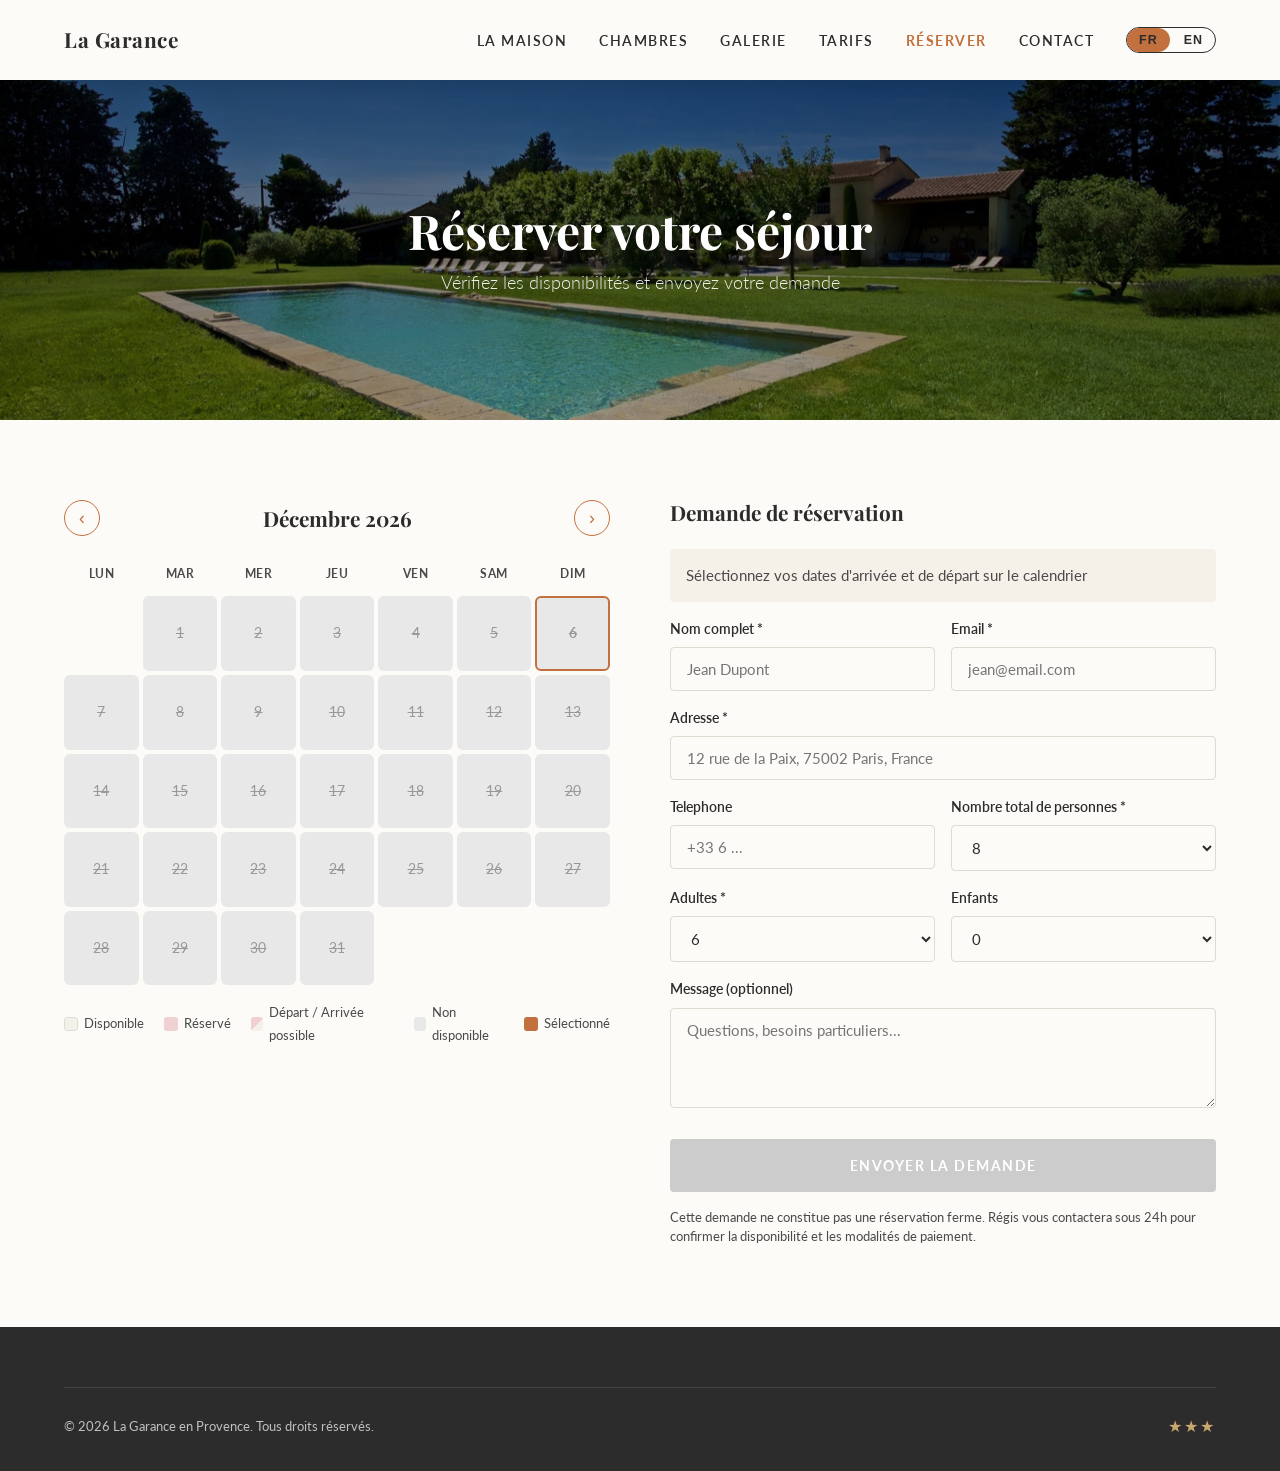
==== booking.html @ 9e5413a7 "Refonte photos et section chambres - Remplace toutes les photos par 37 nouvelles photos optimisees (" ====
<!DOCTYPE html>
<html lang="fr">
<head>
  <meta charset="UTF-8">
  <meta name="viewport" content="width=device-width, initial-scale=1.0">
  <title>Réserver — La Garance en Provence</title>
  <meta name="description" content="Réservez votre séjour à La Garance en Provence. Vérifiez les disponibilités et envoyez votre demande de réservation. 6 chambres, piscine, Le Thor, Vaucluse.">
  <link rel="canonical" href="https://www.garance-provence.com/booking.html">
  <meta property="og:title" content="Réserver — La Garance en Provence">
  <meta property="og:description" content="Vérifiez les disponibilités et réservez votre séjour en Provence. 6 chambres, piscine à débordement, entre Avignon et le Luberon.">
  <meta property="og:type" content="website">
  <meta property="og:url" content="https://www.garance-provence.com/booking.html">
  <meta property="og:image" content="https://www.garance-provence.com/images/vue-exterieure-maison.jpg">
  <meta name="twitter:card" content="summary_large_image">
  <meta name="twitter:title" content="Réserver — La Garance en Provence">
  <meta name="twitter:image" content="https://www.garance-provence.com/images/vue-exterieure-maison.jpg">

  <!-- Fonts -->
  <link rel="preconnect" href="https://fonts.googleapis.com">
  <link rel="preconnect" href="https://fonts.gstatic.com" crossorigin>
  <link href="https://fonts.googleapis.com/css2?family=Playfair+Display:ital,wght@0,400;0,700;1,400&family=Lato:wght@300;400;700&display=swap" rel="stylesheet">

  <link rel="icon" href="data:image/svg+xml,<svg xmlns='http://www.w3.org/2000/svg' viewBox='0 0 100 100'><text y='.9em' font-size='90'>🏡</text></svg>">

  <link rel="stylesheet" href="styles.css">
  <style>
    /* ---- Booking page overrides ---- */
    .booking-hero {
      background: linear-gradient(to bottom, rgba(0,0,0,0.45), rgba(0,0,0,0.25)),
                  url('images/piscine-1.jpg') center/cover no-repeat;
      height: 340px;
      display: flex;
      align-items: center;
      justify-content: center;
      text-align: center;
      color: #fff;
      margin-top: var(--header-h);
    }
    .booking-hero h1 { font-size: clamp(2rem, 4vw, 3rem); margin-bottom: 8px; }
    .booking-hero p { font-size: 1.1rem; font-weight: 300; opacity: 0.9; }

    .booking-section { padding: 80px 0; }
    .booking-grid {
      display: grid;
      grid-template-columns: 1fr 1fr;
      gap: 60px;
      align-items: start;
    }

    /* Calendar */
    .cal-header {
      display: flex;
      align-items: center;
      justify-content: space-between;
      margin-bottom: 20px;
    }
    .cal-header h3 {
      font-family: var(--font-serif);
      font-size: 1.3rem;
      min-width: 200px;
      text-align: center;
    }
    .cal-nav {
      background: none;
      border: 1.5px solid var(--terracotta);
      color: var(--terracotta);
      width: 36px;
      height: 36px;
      border-radius: 50%;
      cursor: pointer;
      font-size: 1.1rem;
      display: flex;
      align-items: center;
      justify-content: center;
      transition: all var(--transition);
    }
    .cal-nav:hover { background: var(--terracotta); color: #fff; }

    .cal-grid {
      display: grid;
      grid-template-columns: repeat(7, 1fr);
      gap: 4px;
      text-align: center;
    }
    .cal-day-label {
      font-size: 0.75rem;
      font-weight: 700;
      color: var(--charcoal-lt);
      text-transform: uppercase;
      letter-spacing: 0.5px;
      padding: 8px 0;
    }
    .cal-day {
      aspect-ratio: 1;
      display: flex;
      align-items: center;
      justify-content: center;
      font-size: 0.9rem;
      border-radius: 6px;
      cursor: pointer;
      transition: all 0.2s;
      position: relative;
    }
    .cal-day:hover:not(.booked):not(.unavailable):not(.empty):not(.past) {
      background: var(--cream);
    }
    .cal-day.empty { cursor: default; }
    .cal-day.past { color: #ccc; cursor: default; }
    .cal-day.booked {
      background: #f0d0d0;
      color: #a04040;
      cursor: not-allowed;
      font-weight: 600;
    }
    .cal-day.unavailable {
      background: #e8e8e8;
      color: #999;
      cursor: not-allowed;
      text-decoration: line-through;
    }
    .cal-day.checkout {
      background: linear-gradient(135deg, #f0d0d0 50%, var(--cream) 50%);
      color: #666;
      cursor: pointer;
      font-weight: 600;
    }
    .cal-day.selected {
      background: var(--terracotta);
      color: #fff;
      font-weight: 700;
    }
    .cal-day.in-range {
      background: var(--terracotta-lt);
      color: #fff;
    }
    .cal-day.today {
      border: 2px solid var(--terracotta);
      font-weight: 700;
    }

    .cal-legend {
      display: flex;
      gap: 20px;
      margin-top: 16px;
      font-size: 0.82rem;
      color: var(--charcoal-lt);
    }
    .cal-legend span { display: flex; align-items: center; gap: 6px; }
    .cal-legend-dot {
      width: 14px;
      height: 14px;
      border-radius: 3px;
      display: inline-block;
    }
    .cal-legend-dot.avail { background: var(--cream); border: 1px solid #ddd; }
    .cal-legend-dot.booked { background: #f0d0d0; }
    .cal-legend-dot.unavail { background: #e8e8e8; }
    .cal-legend-dot.checkout { background: linear-gradient(135deg, #f0d0d0 50%, var(--cream) 50%); }
    .cal-legend-dot.selected { background: var(--terracotta); }

    /* Price summary */
    .price-summary {
      background: var(--cream);
      border-radius: 8px;
      padding: 24px;
      margin-top: 24px;
    }
    .price-summary h4 {
      font-family: var(--font-serif);
      margin-bottom: 16px;
      font-size: 1.1rem;
    }
    .price-line {
      display: flex;
      justify-content: space-between;
      padding: 6px 0;
      font-size: 0.92rem;
      color: var(--charcoal-lt);
    }
    .price-line.total {
      border-top: 2px solid var(--terracotta-lt);
      margin-top: 8px;
      padding-top: 12px;
      font-weight: 700;
      font-size: 1.1rem;
      color: var(--charcoal);
    }

    /* Booking form */
    .booking-form-section { margin-top: 0; }
    .booking-form-section h3 {
      font-family: var(--font-serif);
      font-size: 1.3rem;
      margin-bottom: 24px;
    }

    .booking-form label {
      display: block;
      font-size: 0.85rem;
      font-weight: 600;
      margin-bottom: 6px;
      color: var(--charcoal);
    }
    .booking-form input,
    .booking-form select,
    .booking-form textarea {
      width: 100%;
      padding: 12px 16px;
      border: 1.5px solid #e0d9cf;
      border-radius: 4px;
      font-family: var(--font-sans);
      font-size: 0.95rem;
      color: var(--charcoal);
      background: var(--warm-white);
      margin-bottom: 16px;
      transition: border-color var(--transition);
    }
    .booking-form input:focus,
    .booking-form select:focus,
    .booking-form textarea:focus {
      outline: none;
      border-color: var(--terracotta);
    }
    .booking-form textarea { resize: vertical; min-height: 100px; }

    .form-row-2 {
      display: grid;
      grid-template-columns: 1fr 1fr;
      gap: 16px;
    }

    .date-display {
      background: var(--cream);
      padding: 14px 16px;
      border-radius: 4px;
      font-size: 0.92rem;
      margin-bottom: 16px;
      color: var(--charcoal-lt);
      min-height: 48px;
    }
    .date-display strong { color: var(--charcoal); }

    .btn-book {
      display: block;
      width: 100%;
      padding: 16px;
      background: var(--terracotta);
      color: #fff;
      border: 2px solid var(--terracotta);
      font-family: var(--font-sans);
      font-size: 0.9rem;
      font-weight: 700;
      letter-spacing: 1.5px;
      text-transform: uppercase;
      cursor: pointer;
      border-radius: 4px;
      transition: all var(--transition);
      margin-top: 8px;
    }
    .btn-book:hover { background: var(--terracotta-dk); border-color: var(--terracotta-dk); }
    .btn-book:disabled {
      background: #ccc;
      border-color: #ccc;
      cursor: not-allowed;
    }

    .booking-success {
      background: #e8f5e9;
      border: 1px solid #a5d6a7;
      border-radius: 8px;
      padding: 24px;
      text-align: center;
      display: none;
    }
    .booking-success h3 { color: #2e7d32; margin-bottom: 8px; }
    .booking-success p { color: #4a4a4a; }
    .booking-success .booking-ref { font-size: 1.3rem; font-weight: 700; color: var(--terracotta); margin: 12px 0; }

    .booking-note {
      font-size: 0.82rem;
      color: var(--charcoal-lt);
      margin-top: 16px;
      line-height: 1.5;
    }

    @media (max-width: 768px) {
      .booking-grid { grid-template-columns: 1fr; gap: 40px; }
      .booking-hero { height: 260px; }
      .form-row-2 { grid-template-columns: 1fr; }
    }
  </style>
</head>
<body>

  <!-- HEADER (same as main site) -->
  <header class="site-header scrolled">
    <nav class="nav-inner">
      <a href="/" class="nav-logo" style="color:var(--charcoal)">La Garance</a>
      <ul class="nav-links">
        <li><a href="/#about" style="color:var(--charcoal)" data-i18n="nav_about">La Maison</a></li>
        <li><a href="/#rooms" style="color:var(--charcoal)" data-i18n="nav_rooms">Chambres</a></li>
        <li><a href="/#gallery" style="color:var(--charcoal)" data-i18n="nav_gallery">Galerie</a></li>
        <li><a href="/#pricing" style="color:var(--charcoal)" data-i18n="nav_pricing">Tarifs</a></li>
        <li><a href="/booking" style="color:var(--terracotta);font-weight:700" data-i18n="nav_booking">Réserver</a></li>
        <li><a href="/#contact" style="color:var(--charcoal)" data-i18n="nav_contact">Contact</a></li>
        <li>
          <div class="lang-toggle" style="border-color:var(--charcoal)">
            <button class="lang-btn active" data-lang="fr" style="color:var(--charcoal)">FR</button>
            <button class="lang-btn" data-lang="en" style="color:var(--charcoal)">EN</button>
          </div>
        </li>
      </ul>
      <button class="nav-hamburger" aria-label="Menu">
        <span style="background:var(--charcoal)"></span>
        <span style="background:var(--charcoal)"></span>
        <span style="background:var(--charcoal)"></span>
      </button>
    </nav>
  </header>

  <!-- HERO -->
  <div class="booking-hero">
    <div>
      <h1 data-i18n="bk_title">Réserver votre séjour</h1>
      <p data-i18n="bk_subtitle">Vérifiez les disponibilités et envoyez votre demande</p>
    </div>
  </div>

  <!-- MAIN CONTENT -->
  <section class="booking-section">
    <div class="container">
      <div class="booking-grid">

        <!-- LEFT: Calendar + Price -->
        <div>
          <div id="calendar-widget">
            <div class="cal-header">
              <button class="cal-nav" id="cal-prev">&#8249;</button>
              <h3 id="cal-title"></h3>
              <button class="cal-nav" id="cal-next">&#8250;</button>
            </div>
            <div class="cal-grid" id="cal-grid"></div>
            <div class="cal-legend">
              <span><span class="cal-legend-dot avail"></span> <span data-i18n="bk_available">Disponible</span></span>
              <span><span class="cal-legend-dot booked"></span> <span data-i18n="bk_booked">Réservé</span></span>
              <span><span class="cal-legend-dot checkout"></span> <span data-i18n="bk_checkout_avail">Départ / Arrivée possible</span></span>
              <span><span class="cal-legend-dot unavail"></span> <span data-i18n="bk_unavailable">Non disponible</span></span>
              <span><span class="cal-legend-dot selected"></span> <span data-i18n="bk_selected">Sélectionné</span></span>
            </div>
          </div>

          <div class="price-summary" id="price-summary" style="display:none">
            <h4 data-i18n="bk_estimate">Estimation tarifaire</h4>
            <div class="price-line">
              <span data-i18n="bk_accom">Hébergement</span>
              <span id="price-accom">—</span>
            </div>
            <div class="price-line">
              <span data-i18n="bk_cleaning">Ménage</span>
              <span id="price-cleaning">250 €</span>
            </div>
            <div class="price-line">
              <span data-i18n="bk_taxe">Taxe de séjour</span>
              <span id="price-taxe">—</span>
            </div>
            <div class="price-line total">
              <span>Total</span>
              <span id="price-total">—</span>
            </div>
          </div>
        </div>

        <!-- RIGHT: Form -->
        <div class="booking-form-section">
          <h3 data-i18n="bk_form_title">Demande de réservation</h3>

          <div class="date-display" id="date-display">
            <span data-i18n="bk_select_dates">Sélectionnez vos dates d'arrivée et de départ sur le calendrier</span>
          </div>

          <form class="booking-form" id="booking-form">
            <div class="form-row-2">
              <div>
                <label data-i18n="bk_name">Nom complet *</label>
                <input type="text" name="guest_name" required placeholder="Jean Dupont">
              </div>
              <div>
                <label data-i18n="bk_email">Email *</label>
                <input type="email" name="guest_email" required placeholder="jean@email.com">
              </div>
            </div>

            <label data-i18n="bk_address">Adresse *</label>
            <input type="text" name="guest_address" required data-i18n="bk_ph_address" placeholder="12 rue de la Paix, 75002 Paris, France">

            <div class="form-row-2">
              <div>
                <label data-i18n="bk_phone">Téléphone</label>
                <input type="tel" name="guest_phone" placeholder="+33 6 ...">
              </div>
              <div>
                <label data-i18n="bk_guests">Nombre total de personnes *</label>
                <select name="num_guests" required>
                  <option value="2">2</option>
                  <option value="4">4</option>
                  <option value="6">6</option>
                  <option value="8" selected>8</option>
                  <option value="10">10</option>
                  <option value="12">12</option>
                </select>
              </div>
            </div>

            <div class="form-row-2">
              <div>
                <label data-i18n="bk_adults">Adultes *</label>
                <select name="num_adults" required>
                  <option value="2">2</option>
                  <option value="4">4</option>
                  <option value="6" selected>6</option>
                  <option value="8">8</option>
                  <option value="10">10</option>
                  <option value="12">12</option>
                </select>
              </div>
              <div>
                <label data-i18n="bk_children">Enfants</label>
                <select name="num_children">
                  <option value="0" selected>0</option>
                  <option value="1">1</option>
                  <option value="2">2</option>
                  <option value="3">3</option>
                  <option value="4">4</option>
                  <option value="5">5</option>
                  <option value="6">6</option>
                </select>
              </div>
            </div>

            <label data-i18n="bk_message">Message (optionnel)</label>
            <textarea name="message" rows="4" data-i18n="bk_ph_message" placeholder="Questions, besoins particuliers..."></textarea>

            <button type="submit" class="btn-book" id="btn-book" disabled data-i18n="bk_submit">Envoyer la demande</button>

            <p class="booking-note" data-i18n="bk_note">
              Cette demande ne constitue pas une réservation ferme. Régis vous contactera sous 24h pour confirmer la disponibilité et les modalités de paiement.
            </p>
          </form>

          <div class="booking-success" id="booking-success">
            <h3 data-i18n="bk_success_title">Demande envoyée !</h3>
            <p data-i18n="bk_success_p1">Votre demande a bien été enregistrée.</p>
            <div class="booking-ref" id="booking-ref"></div>
            <p data-i18n="bk_success_p2">Régis vous contactera sous 24h pour confirmer votre réservation.</p>
          </div>
        </div>

      </div>
    </div>
  </section>

  <!-- FOOTER -->
  <footer class="site-footer">
    <div class="container">
      <div class="footer-bottom">
        <span data-i18n="footer_copy">© 2026 La Garance en Provence. Tous droits réservés.</span>
        <span class="footer-stars">★★★</span>
      </div>
    </div>
  </footer>

  <script>
  (function() {
    'use strict';

    // ---- Config (STATIC MODE — no backend needed) ----
    // Blocked date ranges: update this list when bookings change
    // Booked = reserved by guests (to = checkout day, available for new check-in)
    const BOOKED_RANGES = [
      { from: '2026-06-27', to: '2026-07-04' },  // Carter
      { from: '2026-07-18', to: '2026-07-25' },  // Jault
      { from: '2026-07-25', to: '2026-09-05' },  // De Graaf
    ];
    // Checkout days = half-day (departure morning, available for check-in evening)
    // Days where a transition happens: available as check-in OR check-out
    const CHECKOUT_DATES = new Set(['2026-07-04', '2026-07-18']);
    // Unavailable = property not available (not rented out)
    const UNAVAILABLE_RANGES = [
      { from: '2026-01-01', to: '2026-06-27' },  // Hors saison
      { from: '2026-09-05', to: '2026-12-31' },  // Hors saison
    ];

    // Weekly rates by month
    const WEEKLY_RATES = {
      1: 6500, 2: 6500, 3: 6500, 4: 6500, 5: 6500,
      6: 7150, 7: 7650, 8: 7650, 9: 7150,
      10: 6500, 11: 6500, 12: 6500,
    };

    // Contact email for form submissions
    const CONTACT_EMAIL = atob('Y29udGFjdEBnYXJhbmNlLXByb3ZlbmNlLmNvbQ==');

    const MONTH_NAMES = {
      fr: ['Janvier','Février','Mars','Avril','Mai','Juin','Juillet','Août','Septembre','Octobre','Novembre','Décembre'],
      en: ['January','February','March','April','May','June','July','August','September','October','November','December'],
    };
    const DAY_LABELS = {
      fr: ['Lun','Mar','Mer','Jeu','Ven','Sam','Dim'],
      en: ['Mon','Tue','Wed','Thu','Fri','Sat','Sun'],
    };

    // ---- Translations ----
    const T = {
      fr: {
        nav_about: 'La Maison', nav_rooms: 'Chambres', nav_gallery: 'Galerie',
        nav_pricing: 'Tarifs', nav_booking: 'Réserver', nav_contact: 'Contact',
        bk_title: 'Réserver votre séjour',
        bk_subtitle: 'Vérifiez les disponibilités et envoyez votre demande',
        bk_available: 'Disponible', bk_booked: 'Réservé', bk_unavailable: 'Non disponible', bk_selected: 'Sélectionné',
        bk_estimate: 'Estimation tarifaire',
        bk_accom: 'Hébergement', bk_cleaning: 'Ménage', bk_taxe: 'Taxe de séjour',
        bk_form_title: 'Demande de réservation',
        bk_select_dates: "Sélectionnez vos dates d'arrivée et de départ sur le calendrier",
        bk_name: 'Nom complet *', bk_email: 'Email *', bk_address: 'Adresse *', bk_ph_address: '12 rue de la Paix, 75002 Paris, France', bk_phone: 'Telephone',
        bk_guests: 'Nombre total de personnes *', bk_adults: 'Adultes *', bk_children: 'Enfants',
        bk_message: 'Message (optionnel)',
        bk_ph_message: 'Questions, besoins particuliers...',
        bk_submit: 'Envoyer la demande',
        bk_note: "Cette demande ne constitue pas une réservation ferme. Régis vous contactera sous 24h pour confirmer la disponibilité et les modalités de paiement.",
        bk_success_title: 'Demande envoyée !',
        bk_success_p1: 'Votre demande a bien été enregistrée.',
        bk_success_p2: 'Régis vous contactera sous 24h pour confirmer votre réservation.',
        bk_checkin: 'Arrivée', bk_checkout: 'Départ', bk_nights: 'nuits',
        bk_err_booked: 'Certaines dates sélectionnées sont déjà réservées.',
        bk_err_server: 'Erreur serveur. Veuillez réessayer.',
        footer_copy: '© 2026 La Garance en Provence. Tous droits réservés.',
      },
      en: {
        nav_about: 'The House', nav_rooms: 'Rooms', nav_gallery: 'Gallery',
        nav_pricing: 'Rates', nav_booking: 'Book', nav_contact: 'Contact',
        bk_title: 'Book your stay',
        bk_subtitle: 'Check availability and send your request',
        bk_available: 'Available', bk_booked: 'Booked', bk_unavailable: 'Unavailable', bk_selected: 'Selected',
        bk_estimate: 'Price estimate',
        bk_accom: 'Accommodation', bk_cleaning: 'Cleaning', bk_taxe: 'Tourist tax',
        bk_form_title: 'Booking request',
        bk_select_dates: 'Select your check-in and check-out dates on the calendar',
        bk_name: 'Full name *', bk_email: 'Email *', bk_address: 'Address *', bk_ph_address: '12 Peace Street, 75002 Paris, France', bk_phone: 'Phone',
        bk_guests: 'Total guests *', bk_adults: 'Adults *', bk_children: 'Children',
        bk_message: 'Message (optional)',
        bk_ph_message: 'Questions, special requirements...',
        bk_submit: 'Send request',
        bk_note: "This request is not a confirmed booking. Régis will contact you within 24 hours to confirm availability and payment details.",
        bk_success_title: 'Request sent!',
        bk_success_p1: 'Your request has been recorded.',
        bk_success_p2: 'Régis will contact you within 24 hours to confirm your booking.',
        bk_checkin: 'Check-in', bk_checkout: 'Check-out', bk_nights: 'nights',
        bk_err_booked: 'Some selected dates are already booked.',
        bk_err_server: 'Server error. Please try again.',
        footer_copy: '© 2026 La Garance en Provence. All rights reserved.',
      },
    };

    let lang = localStorage.getItem('garance-lang') || 'fr';
    let currentYear, currentMonth;
    let bookedDates = new Set();
    let unavailableDates = new Set();
    let checkIn = null, checkOut = null;
    let weeklyRate = 3000;

    const today = new Date();
    currentYear = today.getFullYear();
    currentMonth = today.getMonth() + 1;

    // ---- Init ----
    document.addEventListener('DOMContentLoaded', () => {
      setupLang();
      renderCalendar();
      setupForm();
      setupMobileMenu();
    });

    // ---- Language ----
    function setupLang() {
      document.querySelectorAll('.lang-btn').forEach(btn => {
        btn.addEventListener('click', () => {
          lang = btn.dataset.lang;
          localStorage.setItem('garance-lang', lang);
          applyTranslations();
          updateLangBtns();
          renderCalendar();
        });
      });
      applyTranslations();
      updateLangBtns();
    }

    function updateLangBtns() {
      document.querySelectorAll('.lang-btn').forEach(b =>
        b.classList.toggle('active', b.dataset.lang === lang));
    }

    function applyTranslations() {
      const t = T[lang];
      document.querySelectorAll('[data-i18n]').forEach(el => {
        const k = el.getAttribute('data-i18n');
        if (t[k] !== undefined) {
          if (el.tagName === 'INPUT' || el.tagName === 'TEXTAREA') el.placeholder = t[k];
          else el.innerHTML = t[k];
        }
      });
      document.documentElement.lang = lang;
    }

    // ---- Calendar ----
    function renderCalendar() {
      const grid = document.getElementById('cal-grid');
      const title = document.getElementById('cal-title');
      title.textContent = `${MONTH_NAMES[lang][currentMonth - 1]} ${currentYear}`;

      // Build booked & unavailable dates from static ranges
      bookedDates = new Set();
      unavailableDates = new Set();
      weeklyRate = WEEKLY_RATES[currentMonth] || 6500;
      const daysInMonth = new Date(currentYear, currentMonth, 0).getDate();
      const monthStart = `${currentYear}-${String(currentMonth).padStart(2,'0')}-01`;
      const monthEnd = `${currentYear}-${String(currentMonth).padStart(2,'0')}-${String(daysInMonth).padStart(2,'0')}`;

      function fillDates(ranges, targetSet) {
        ranges.forEach(range => {
          if (range.to < monthStart || range.from > monthEnd) return;
          const start = new Date(Math.max(new Date(range.from), new Date(monthStart)));
          const end = new Date(Math.min(new Date(range.to), new Date(monthEnd)));
          for (let d = new Date(start); d <= end; d.setDate(d.getDate() + 1)) {
            targetSet.add(d.toISOString().slice(0, 10));
          }
        });
      }
      fillDates(BOOKED_RANGES, bookedDates);
      fillDates(UNAVAILABLE_RANGES, unavailableDates);
      // Remove checkout days from booked — they are available for check-in
      CHECKOUT_DATES.forEach(d => bookedDates.delete(d));

      // Build grid
      grid.innerHTML = '';

      // Day labels
      DAY_LABELS[lang].forEach(d => {
        const el = document.createElement('div');
        el.className = 'cal-day-label';
        el.textContent = d;
        grid.appendChild(el);
      });

      // First day of month (Monday=0)
      const firstDay = new Date(currentYear, currentMonth - 1, 1).getDay();
      const startOffset = (firstDay + 6) % 7; // Mon=0

      // Empty cells
      for (let i = 0; i < startOffset; i++) {
        const el = document.createElement('div');
        el.className = 'cal-day empty';
        grid.appendChild(el);
      }

      const todayStr = `${today.getFullYear()}-${String(today.getMonth()+1).padStart(2,'0')}-${String(today.getDate()).padStart(2,'0')}`;

      for (let d = 1; d <= daysInMonth; d++) {
        const dateStr = `${currentYear}-${String(currentMonth).padStart(2,'0')}-${String(d).padStart(2,'0')}`;
        const el = document.createElement('div');
        el.className = 'cal-day';
        el.textContent = d;
        el.dataset.date = dateStr;

        if (dateStr === todayStr) el.classList.add('today');
        if (dateStr < todayStr) el.classList.add('past');
        if (CHECKOUT_DATES.has(dateStr)) {
          el.classList.add('checkout');
        } else if (bookedDates.has(dateStr)) {
          el.classList.add('booked');
        }
        if (unavailableDates.has(dateStr) && !bookedDates.has(dateStr)) el.classList.add('unavailable');

        // Selection state
        if (checkIn === dateStr) el.classList.add('selected');
        if (checkOut === dateStr) el.classList.add('selected');
        if (checkIn && checkOut && dateStr > checkIn && dateStr < checkOut) el.classList.add('in-range');

        el.addEventListener('click', () => onDayClick(dateStr, el));
        grid.appendChild(el);
      }
    }

    function onDayClick(dateStr) {
      const el = document.querySelector(`[data-date="${dateStr}"]`);
      if (!el || el.classList.contains('past') || el.classList.contains('booked') || el.classList.contains('unavailable') || el.classList.contains('empty')) return;

      if (!checkIn || (checkIn && checkOut)) {
        // Start new selection
        checkIn = dateStr;
        checkOut = null;
      } else {
        // Set checkout
        if (dateStr <= checkIn) {
          checkIn = dateStr;
          checkOut = null;
        } else {
          // Check no booked dates in range
          let blocked = false;
          bookedDates.forEach(bd => {
            if (bd > checkIn && bd < dateStr) blocked = true;
          });
          if (blocked) {
            alert(T[lang].bk_err_booked);
            return;
          }
          checkOut = dateStr;
        }
      }

      updateSelection();
      renderCalendar();
    }

    function updateSelection() {
      const display = document.getElementById('date-display');
      const btn = document.getElementById('btn-book');
      const summary = document.getElementById('price-summary');

      if (checkIn && checkOut) {
        const ciDate = new Date(checkIn);
        const coDate = new Date(checkOut);
        const nights = Math.round((coDate - ciDate) / 86400000);
        const t = T[lang];

        const fmt = d => d.toLocaleDateString(lang === 'fr' ? 'fr-FR' : 'en-GB', { day: 'numeric', month: 'long', year: 'numeric' });
        display.innerHTML = `<strong>${t.bk_checkin}:</strong> ${fmt(ciDate)} &nbsp;→&nbsp; <strong>${t.bk_checkout}:</strong> ${fmt(coDate)} &nbsp;(${nights} ${t.bk_nights})`;

        // Price calc
        const weeks = nights / 7;
        const accom = weeklyRate * weeks;
        const cleaning = 250 * weeks;
        const adults = parseInt(document.querySelector('[name="num_adults"]').value) || 6;
        const taxe = adults * nights * 1.86;
        const total = accom + cleaning + taxe;

        document.getElementById('price-accom').textContent = `${Math.round(accom).toLocaleString()} €`;
        document.getElementById('price-cleaning').textContent = `${Math.round(cleaning).toLocaleString()} €`;
        document.getElementById('price-taxe').textContent = `${Math.round(taxe)} €`;
        document.getElementById('price-total').textContent = `${Math.round(total).toLocaleString()} €`;

        summary.style.display = 'block';
        btn.disabled = false;
      } else if (checkIn) {
        const ciDate = new Date(checkIn);
        const fmt = d => d.toLocaleDateString(lang === 'fr' ? 'fr-FR' : 'en-GB', { day: 'numeric', month: 'long', year: 'numeric' });
        display.innerHTML = `<strong>${T[lang].bk_checkin}:</strong> ${fmt(ciDate)} → <em>${lang === 'fr' ? 'choisissez la date de départ' : 'select check-out date'}</em>`;
        summary.style.display = 'none';
        btn.disabled = true;
      } else {
        display.innerHTML = `<span>${T[lang].bk_select_dates}</span>`;
        summary.style.display = 'none';
        btn.disabled = true;
      }
    }

    // Update price when adults change
    document.addEventListener('DOMContentLoaded', () => {
      document.querySelector('[name="num_adults"]')?.addEventListener('change', updateSelection);
    });

    // Nav buttons
    document.addEventListener('DOMContentLoaded', () => {
      document.getElementById('cal-prev').addEventListener('click', () => {
        currentMonth--;
        if (currentMonth < 1) { currentMonth = 12; currentYear--; }
        renderCalendar();
      });
      document.getElementById('cal-next').addEventListener('click', () => {
        currentMonth++;
        if (currentMonth > 12) { currentMonth = 1; currentYear++; }
        renderCalendar();
      });
    });

    // ---- Form (mailto — no backend needed) ----
    function setupForm() {
      const form = document.getElementById('booking-form');
      form.addEventListener('submit', (e) => {
        e.preventDefault();
        if (!checkIn || !checkOut) return;

        const name = form.guest_name.value;
        const email = form.guest_email.value;
        const phone = form.guest_phone.value || '-';
        const address = form.guest_address.value || '-';
        const guests = form.num_guests.value;
        const adults = form.num_adults.value;
        const children = form.num_children.value;
        const message = form.message.value || '-';

        const ciDate = new Date(checkIn);
        const coDate = new Date(checkOut);
        const nights = Math.round((coDate - ciDate) / 86400000);
        const weeks = nights / 7;
        const accom = weeklyRate * weeks;
        const cleaning = 250 * weeks;
        const taxe = parseInt(adults) * nights * 1.86;
        const total = accom + cleaning + taxe;

        const subject = encodeURIComponent(`Demande de reservation - ${name} - ${checkIn} au ${checkOut}`);
        const body = encodeURIComponent(
          `Nouvelle demande de reservation\n` +
          `================================\n\n` +
          `Nom: ${name}\n` +
          `Email: ${email}\n` +
          `Telephone: ${phone}\n` +
          `Adresse: ${address}\n\n` +
          `Arrivee: ${checkIn}\n` +
          `Depart: ${checkOut}\n` +
          `Nuits: ${nights}\n\n` +
          `Voyageurs: ${guests} (${adults} adultes, ${children} enfants)\n\n` +
          `Estimation:\n` +
          `  Hebergement: ${Math.round(accom)} EUR\n` +
          `  Menage: ${Math.round(cleaning)} EUR\n` +
          `  Taxe de sejour: ${Math.round(taxe)} EUR\n` +
          `  Total: ${Math.round(total)} EUR\n\n` +
          `Message: ${message}\n`
        );

        window.location.href = `mailto:${CONTACT_EMAIL}?subject=${subject}&body=${body}`;

        // Show success
        form.style.display = 'none';
        document.getElementById('booking-success').style.display = 'block';
        document.getElementById('booking-ref').textContent = '';
      });
    }

    // ---- Mobile menu ----
    function setupMobileMenu() {
      const hamburger = document.querySelector('.nav-hamburger');
      const navLinks = document.querySelector('.nav-links');
      hamburger?.addEventListener('click', () => {
        navLinks.classList.toggle('mobile-open');
        document.body.style.overflow = navLinks.classList.contains('mobile-open') ? 'hidden' : '';
      });
      navLinks?.querySelectorAll('a').forEach(link => {
        link.addEventListener('click', () => {
          navLinks.classList.remove('mobile-open');
          document.body.style.overflow = '';
        });
      });
    }

  })();
  </script>

</body>
</html>
---- styles.css ----
/* ============================================================
   La Garance en Provence — Stylesheet
   Color palette: Terracotta, Olive, Cream, Warm White
   ============================================================ */

/* --- CSS Custom Properties --- */
:root {
  --terracotta:    #C2703E;
  --terracotta-dk: #A85C32;
  --terracotta-lt: #D4956A;
  --olive:         #6B7C5E;
  --olive-dk:      #556349;
  --olive-lt:      #8A9C7C;
  --cream:         #F5F0E8;
  --warm-white:    #FDFBF7;
  --charcoal:      #2C2C2C;
  --charcoal-lt:   #4A4A4A;
  --gold:          #C9A96E;
  --gold-lt:       #DFC99A;

  --font-serif:  'Playfair Display', Georgia, 'Times New Roman', serif;
  --font-sans:   'Lato', 'Helvetica Neue', Arial, sans-serif;

  --header-h:    80px;
  --section-pad: 100px;
  --max-w:       1200px;
  --transition:  0.35s cubic-bezier(0.25, 0.46, 0.45, 0.94);
}

/* --- Reset & Base --- */
*, *::before, *::after { box-sizing: border-box; margin: 0; padding: 0; }

html {
  scroll-behavior: smooth;
  font-size: 16px;
  -webkit-font-smoothing: antialiased;
  -moz-osx-font-smoothing: grayscale;
}

body {
  font-family: var(--font-sans);
  color: var(--charcoal);
  background: var(--warm-white);
  line-height: 1.7;
  overflow-x: hidden;
}

img { max-width: 100%; height: auto; display: block; }
a { color: var(--terracotta); text-decoration: none; transition: color var(--transition); }
a:hover { color: var(--terracotta-dk); }

.container { max-width: var(--max-w); margin: 0 auto; padding: 0 24px; }

/* --- Typography --- */
h1, h2, h3, h4 { font-family: var(--font-serif); font-weight: 700; line-height: 1.2; }
h1 { font-size: clamp(2.4rem, 5vw, 4rem); }
h2 { font-size: clamp(1.8rem, 3.5vw, 2.6rem); }
h3 { font-size: clamp(1.2rem, 2vw, 1.5rem); }

.section-title {
  text-align: center;
  margin-bottom: 16px;
  color: var(--charcoal);
}

.section-subtitle {
  text-align: center;
  color: var(--charcoal-lt);
  font-size: 1.1rem;
  max-width: 640px;
  margin: 0 auto 60px;
}

.section-divider {
  width: 60px;
  height: 3px;
  background: var(--terracotta);
  margin: 20px auto 24px;
  border: none;
}

/* --- Animations --- */
.reveal {
  opacity: 0;
  transform: translateY(32px);
  transition: opacity 0.8s ease, transform 0.8s ease;
}
.reveal.visible {
  opacity: 1;
  transform: translateY(0);
}

/* --- Header / Nav --- */
.site-header {
  position: fixed;
  top: 0;
  left: 0;
  width: 100%;
  height: var(--header-h);
  z-index: 1000;
  transition: background var(--transition), box-shadow var(--transition);
}

.site-header.scrolled {
  background: rgba(253, 251, 247, 0.97);
  box-shadow: 0 2px 20px rgba(0,0,0,0.08);
  backdrop-filter: blur(10px);
}

.nav-inner {
  max-width: var(--max-w);
  margin: 0 auto;
  padding: 0 24px;
  height: 100%;
  display: flex;
  align-items: center;
  justify-content: space-between;
}

.nav-logo {
  font-family: var(--font-serif);
  font-size: 1.3rem;
  font-weight: 700;
  color: var(--warm-white);
  letter-spacing: 0.5px;
  transition: color var(--transition);
}

.site-header.scrolled .nav-logo { color: var(--charcoal); }

.nav-links {
  display: flex;
  list-style: none;
  gap: 32px;
  align-items: center;
}

.nav-links a {
  font-size: 0.88rem;
  font-weight: 600;
  text-transform: uppercase;
  letter-spacing: 1.5px;
  color: var(--warm-white);
  position: relative;
  padding-bottom: 4px;
  transition: color var(--transition);
}

.site-header.scrolled .nav-links a { color: var(--charcoal); }

/* Booking nav highlight */
.nav-book-btn {
  background: var(--terracotta) !important;
  color: #fff !important;
  padding: 8px 18px !important;
  border-radius: 4px !important;
  letter-spacing: 1px !important;
}
.nav-book-btn:hover {
  background: var(--terracotta-dk) !important;
}

.nav-links a::after {
  content: '';
  position: absolute;
  bottom: 0;
  left: 0;
  width: 0;
  height: 2px;
  background: var(--terracotta);
  transition: width var(--transition);
}
.nav-links a:hover::after,
.nav-links a.active::after { width: 100%; }

/* Language toggle */
.lang-toggle {
  display: flex;
  gap: 2px;
  border: 1.5px solid var(--warm-white);
  border-radius: 20px;
  overflow: hidden;
  transition: border-color var(--transition);
}

.site-header.scrolled .lang-toggle { border-color: var(--charcoal); }

.lang-btn {
  background: none;
  border: none;
  padding: 5px 12px;
  font-size: 0.78rem;
  font-weight: 700;
  letter-spacing: 1px;
  cursor: pointer;
  color: var(--warm-white);
  transition: all var(--transition);
}

.site-header.scrolled .lang-btn { color: var(--charcoal); }

.lang-btn.active {
  background: var(--terracotta);
  color: #fff;
  border-radius: 18px;
}

/* Hamburger */
.nav-hamburger {
  display: none;
  flex-direction: column;
  gap: 5px;
  cursor: pointer;
  padding: 8px;
  background: none;
  border: none;
}

.nav-hamburger span {
  width: 24px;
  height: 2px;
  background: var(--warm-white);
  transition: all var(--transition);
}

.site-header.scrolled .nav-hamburger span { background: var(--charcoal); }

/* --- HERO --- */
.hero {
  position: relative;
  height: 100vh;
  min-height: 700px;
  display: flex;
  align-items: center;
  justify-content: center;
  text-align: center;
  overflow: hidden;
}

.hero-bg {
  position: absolute;
  inset: 0;
  background:
    linear-gradient(to bottom, rgba(0,0,0,0.25) 0%, rgba(0,0,0,0.10) 40%, rgba(0,0,0,0.40) 100%),
    url('images/piscine-1.jpg') center/cover no-repeat;
  transform: scale(1.05);
  transition: transform 12s ease-out;
}

.hero.loaded .hero-bg { transform: scale(1); }

.hero-content {
  position: relative;
  z-index: 2;
  color: #fff;
  padding: 0 24px;
}

.hero-tag {
  font-family: var(--font-sans);
  font-size: 0.85rem;
  font-weight: 600;
  letter-spacing: 4px;
  text-transform: uppercase;
  margin-bottom: 20px;
  opacity: 0;
  animation: fadeUp 1s 0.3s forwards;
}

.hero h1 {
  font-size: clamp(2.8rem, 6vw, 5rem);
  margin-bottom: 20px;
  opacity: 0;
  animation: fadeUp 1s 0.5s forwards;
}

.hero-sub {
  font-size: 1.2rem;
  font-weight: 300;
  max-width: 560px;
  margin: 0 auto 40px;
  opacity: 0;
  animation: fadeUp 1s 0.7s forwards;
}

.hero-cta {
  display: inline-block;
  padding: 16px 42px;
  border: 2px solid #fff;
  color: #fff;
  font-size: 0.85rem;
  font-weight: 700;
  letter-spacing: 2px;
  text-transform: uppercase;
  border-radius: 0;
  transition: all var(--transition);
  opacity: 0;
  animation: fadeUp 1s 0.9s forwards;
}

.hero-cta:hover {
  background: var(--terracotta);
  border-color: var(--terracotta);
  color: #fff;
}

.scroll-indicator {
  position: absolute;
  bottom: 36px;
  left: 50%;
  transform: translateX(-50%);
  z-index: 2;
  opacity: 0;
  animation: fadeIn 1s 1.5s forwards;
}

.scroll-indicator span {
  display: block;
  width: 24px;
  height: 38px;
  border: 2px solid rgba(255,255,255,0.6);
  border-radius: 12px;
  position: relative;
}

.scroll-indicator span::after {
  content: '';
  position: absolute;
  top: 6px;
  left: 50%;
  width: 4px;
  height: 8px;
  margin-left: -2px;
  background: #fff;
  border-radius: 2px;
  animation: scrollBounce 2s infinite;
}

@keyframes fadeUp {
  from { opacity: 0; transform: translateY(24px); }
  to   { opacity: 1; transform: translateY(0); }
}

@keyframes fadeIn {
  from { opacity: 0; }
  to   { opacity: 1; }
}

@keyframes scrollBounce {
  0%, 100% { transform: translateY(0); opacity: 1; }
  50%      { transform: translateY(12px); opacity: 0.3; }
}

/* --- ABOUT --- */
.about {
  padding: var(--section-pad) 0;
  background: var(--warm-white);
}

.about-grid {
  display: grid;
  grid-template-columns: 1fr 1fr;
  gap: 60px;
  align-items: center;
}

.about-image {
  border-radius: 4px;
  overflow: hidden;
  position: relative;
}

.about-image img {
  width: 100%;
  height: 480px;
  object-fit: cover;
  transition: transform 0.8s ease;
}

.about-image:hover img { transform: scale(1.03); }

.about-image::after {
  content: '';
  position: absolute;
  top: 20px;
  left: 20px;
  right: -20px;
  bottom: -20px;
  border: 2px solid var(--terracotta-lt);
  border-radius: 4px;
  z-index: -1;
}

.about-text h2 { margin-bottom: 12px; }

.about-text .section-divider {
  margin: 16px 0 24px;
}

.about-text p {
  margin-bottom: 16px;
  color: var(--charcoal-lt);
}

.about-features {
  display: grid;
  grid-template-columns: 1fr 1fr;
  gap: 16px;
  margin-top: 28px;
}

.about-feature {
  display: flex;
  align-items: center;
  gap: 10px;
  font-size: 0.95rem;
  font-weight: 500;
}

.about-feature .icon {
  width: 36px;
  height: 36px;
  background: var(--cream);
  border-radius: 50%;
  display: flex;
  align-items: center;
  justify-content: center;
  flex-shrink: 0;
  font-size: 1rem;
}

/* --- ROOMS --- */
.rooms {
  padding: var(--section-pad) 0;
  background: var(--cream);
}

.rooms-grid {
  display: grid;
  grid-template-columns: repeat(3, 1fr);
  gap: 28px;
}

.room-card {
  background: var(--warm-white);
  border-radius: 6px;
  overflow: hidden;
  box-shadow: 0 4px 20px rgba(0,0,0,0.06);
  transition: transform var(--transition), box-shadow var(--transition);
}

.room-card:hover {
  transform: translateY(-6px);
  box-shadow: 0 12px 40px rgba(0,0,0,0.10);
}

.room-card-img {
  height: 240px;
  overflow: hidden;
}

.room-card-img img {
  width: 100%;
  height: 100%;
  object-fit: cover;
  transition: transform 0.6s ease;
}

.room-card:hover .room-card-img img { transform: scale(1.06); }


.room-card-body {
  padding: 24px;
}

.room-card-body h3 {
  margin-bottom: 8px;
  color: var(--charcoal);
}

.room-card-body p {
  color: var(--charcoal-lt);
  font-size: 0.92rem;
  margin-bottom: 16px;
}

.room-tags { margin-bottom: 12px; }

.room-card-body p:last-child { margin-bottom: 0; }

.room-tag {
  display: inline-block;
  padding: 4px 12px;
  background: var(--cream);
  color: var(--olive);
  font-size: 0.78rem;
  font-weight: 600;
  letter-spacing: 0.5px;
  border-radius: 3px;
  margin-right: 6px;
  margin-bottom: 4px;
}

/* --- AMENITIES --- */
.amenities {
  padding: var(--section-pad) 0;
  background: var(--warm-white);
}

.amenities-grid {
  display: grid;
  grid-template-columns: repeat(4, 1fr);
  gap: 32px;
  text-align: center;
}

.amenity-item {
  padding: 32px 16px;
  border-radius: 6px;
  transition: background var(--transition);
}

.amenity-item:hover { background: var(--cream); }

.amenity-icon {
  width: 56px;
  height: 56px;
  margin: 0 auto 16px;
  background: var(--cream);
  border-radius: 50%;
  display: flex;
  align-items: center;
  justify-content: center;
  font-size: 1.5rem;
  transition: background var(--transition), transform var(--transition);
}

.amenity-item:hover .amenity-icon {
  background: var(--terracotta);
  transform: scale(1.1);
}

.amenity-item:hover .amenity-icon svg { stroke: #fff; }

.amenity-icon svg {
  width: 26px;
  height: 26px;
  stroke: var(--terracotta);
  stroke-width: 1.8;
  fill: none;
  transition: stroke var(--transition);
}

.amenity-item h4 {
  font-family: var(--font-sans);
  font-size: 0.95rem;
  font-weight: 700;
  margin-bottom: 6px;
}

.amenity-item p {
  font-size: 0.85rem;
  color: var(--charcoal-lt);
}

/* --- GALLERY --- */
.gallery {
  padding: var(--section-pad) 0;
  background: var(--cream);
}

.gallery-grid {
  display: grid;
  grid-template-columns: repeat(4, 1fr);
  grid-auto-rows: 280px;
  gap: 12px;
}

.gallery-item {
  position: relative;
  overflow: hidden;
  border-radius: 4px;
  cursor: pointer;
}

.gallery-item.tall { grid-row: span 2; }
.gallery-item.wide { grid-column: span 2; }

.gallery-item img {
  width: 100%;
  height: 100%;
  object-fit: cover;
  transition: transform 0.6s ease;
}

.gallery-item:hover img { transform: scale(1.06); }

.gallery-item::after {
  content: '';
  position: absolute;
  inset: 0;
  background: linear-gradient(to top, rgba(0,0,0,0.3) 0%, transparent 50%);
  opacity: 0;
  transition: opacity var(--transition);
}

.gallery-item:hover::after { opacity: 1; }

/* Lightbox */
.lightbox {
  position: fixed;
  inset: 0;
  z-index: 2000;
  background: rgba(0,0,0,0.92);
  display: flex;
  align-items: center;
  justify-content: center;
  opacity: 0;
  visibility: hidden;
  transition: all var(--transition);
}

.lightbox.active {
  opacity: 1;
  visibility: visible;
}

.lightbox img {
  max-width: 90vw;
  max-height: 85vh;
  object-fit: contain;
  border-radius: 4px;
}

.lightbox-close {
  position: absolute;
  top: 24px;
  right: 24px;
  width: 44px;
  height: 44px;
  background: none;
  border: 2px solid rgba(255,255,255,0.5);
  border-radius: 50%;
  color: #fff;
  font-size: 1.4rem;
  cursor: pointer;
  display: flex;
  align-items: center;
  justify-content: center;
  transition: all var(--transition);
}

.lightbox-close:hover {
  background: var(--terracotta);
  border-color: var(--terracotta);
}

.lightbox-nav {
  position: absolute;
  top: 50%;
  transform: translateY(-50%);
  width: 50px;
  height: 50px;
  background: rgba(255,255,255,0.1);
  border: 2px solid rgba(255,255,255,0.3);
  border-radius: 50%;
  color: #fff;
  font-size: 1.3rem;
  cursor: pointer;
  display: flex;
  align-items: center;
  justify-content: center;
  transition: all var(--transition);
}

.lightbox-nav:hover {
  background: var(--terracotta);
  border-color: var(--terracotta);
}

.lightbox-prev { left: 24px; }
.lightbox-next { right: 24px; }

/* --- PRICING --- */
.pricing {
  padding: var(--section-pad) 0;
  background: var(--warm-white);
}

.pricing-grid {
  display: grid;
  grid-template-columns: repeat(3, 1fr);
  gap: 24px;
  margin-bottom: 40px;
}

.pricing-card {
  background: var(--warm-white);
  border: 1.5px solid #e8e2d8;
  border-radius: 8px;
  padding: 36px 24px;
  text-align: center;
  position: relative;
  transition: all var(--transition);
}

.pricing-card:hover {
  border-color: var(--terracotta);
  box-shadow: 0 8px 32px rgba(194, 112, 62, 0.12);
  transform: translateY(-4px);
}

.pricing-card.featured {
  border-color: var(--terracotta);
  background: linear-gradient(to bottom, #fff8f3, var(--warm-white));
}

.pricing-badge {
  position: absolute;
  top: -12px;
  left: 50%;
  transform: translateX(-50%);
  background: var(--terracotta);
  color: #fff;
  font-size: 0.72rem;
  font-weight: 700;
  letter-spacing: 1.5px;
  text-transform: uppercase;
  padding: 4px 16px;
  border-radius: 12px;
}

.pricing-season {
  font-family: var(--font-serif);
  font-size: 1.1rem;
  font-weight: 700;
  margin-bottom: 4px;
  color: var(--charcoal);
}

.pricing-months {
  font-size: 0.85rem;
  color: var(--charcoal-lt);
  margin-bottom: 24px;
}

.pricing-amount {
  font-family: var(--font-serif);
  font-size: 2.4rem;
  font-weight: 700;
  color: var(--terracotta);
  line-height: 1;
}

.pricing-period {
  font-size: 0.85rem;
  color: var(--charcoal-lt);
  margin-top: 4px;
}

.pricing-note {
  text-align: center;
  color: var(--charcoal-lt);
  font-size: 0.92rem;
}

.pricing-note strong { color: var(--charcoal); }

/* --- LOCATION --- */
.location {
  padding: var(--section-pad) 0;
  background: var(--cream);
}

.location-grid {
  display: grid;
  grid-template-columns: 1fr 1fr;
  gap: 48px;
  align-items: start;
}

.location-map {
  border-radius: 8px;
  overflow: hidden;
  box-shadow: 0 4px 20px rgba(0,0,0,0.08);
  height: 420px;
}

.location-map iframe {
  width: 100%;
  height: 100%;
  border: none;
}

.location-info h3 {
  margin-bottom: 20px;
}

.location-distances {
  list-style: none;
  margin-bottom: 32px;
}

.location-distances li {
  display: flex;
  align-items: center;
  gap: 12px;
  padding: 12px 0;
  border-bottom: 1px solid #e8e2d8;
  font-size: 0.95rem;
}

.location-distances li:last-child { border-bottom: none; }

.distance-dot {
  width: 8px;
  height: 8px;
  border-radius: 50%;
  background: var(--terracotta);
  flex-shrink: 0;
}

.distance-value {
  margin-left: auto;
  font-weight: 600;
  color: var(--terracotta);
  white-space: nowrap;
}

/* --- CONTACT --- */
.contact {
  padding: var(--section-pad) 0;
  background: var(--warm-white);
}

.contact-grid {
  display: grid;
  grid-template-columns: 1fr 1fr;
  gap: 60px;
}

.contact-info-block {
  margin-bottom: 28px;
}

.contact-info-block h3 {
  font-size: 1.05rem;
  margin-bottom: 8px;
}

.contact-info-block p,
.contact-info-block a {
  color: var(--charcoal-lt);
  font-size: 0.95rem;
}

.contact-info-block a:hover { color: var(--terracotta); }

.contact-form label {
  display: block;
  font-size: 0.85rem;
  font-weight: 600;
  margin-bottom: 6px;
  color: var(--charcoal);
}

.contact-form input,
.contact-form textarea,
.contact-form select {
  width: 100%;
  padding: 12px 16px;
  border: 1.5px solid #e0d9cf;
  border-radius: 4px;
  font-family: var(--font-sans);
  font-size: 0.95rem;
  color: var(--charcoal);
  background: var(--warm-white);
  margin-bottom: 20px;
  transition: border-color var(--transition);
}

.contact-form input:focus,
.contact-form textarea:focus,
.contact-form select:focus {
  outline: none;
  border-color: var(--terracotta);
}

.contact-form textarea { resize: vertical; min-height: 120px; }

.form-row {
  display: grid;
  grid-template-columns: 1fr 1fr;
  gap: 16px;
}

.btn-submit {
  display: inline-block;
  padding: 14px 40px;
  background: var(--terracotta);
  color: #fff;
  border: 2px solid var(--terracotta);
  font-family: var(--font-sans);
  font-size: 0.85rem;
  font-weight: 700;
  letter-spacing: 1.5px;
  text-transform: uppercase;
  cursor: pointer;
  border-radius: 3px;
  transition: all var(--transition);
}

.btn-submit:hover {
  background: transparent;
  color: var(--terracotta);
}

/* --- FOOTER --- */
.site-footer {
  background: var(--charcoal);
  color: rgba(255,255,255,0.7);
  padding: 60px 0 32px;
}

.footer-grid {
  display: grid;
  grid-template-columns: 2fr 1fr 1fr;
  gap: 48px;
  margin-bottom: 48px;
}

.footer-brand h3 {
  font-family: var(--font-serif);
  color: #fff;
  font-size: 1.3rem;
  margin-bottom: 12px;
}

.footer-brand p {
  font-size: 0.9rem;
  line-height: 1.6;
}

.footer-links h4,
.footer-contact h4 {
  color: #fff;
  font-family: var(--font-sans);
  font-size: 0.85rem;
  font-weight: 700;
  letter-spacing: 1.5px;
  text-transform: uppercase;
  margin-bottom: 20px;
}

.footer-links ul { list-style: none; }
.footer-links li { margin-bottom: 10px; }
.footer-links a {
  color: rgba(255,255,255,0.6);
  font-size: 0.9rem;
  transition: color var(--transition);
}
.footer-links a:hover { color: var(--terracotta-lt); }

.footer-contact p {
  font-size: 0.9rem;
  margin-bottom: 8px;
}

.footer-contact a { color: rgba(255,255,255,0.6); }
.footer-contact a:hover { color: var(--terracotta-lt); }

.footer-bottom {
  border-top: 1px solid rgba(255,255,255,0.1);
  padding-top: 24px;
  display: flex;
  justify-content: space-between;
  align-items: center;
  font-size: 0.82rem;
}

.footer-stars {
  color: var(--gold);
  font-size: 1rem;
  letter-spacing: 2px;
}

/* --- RESPONSIVE --- */
@media (max-width: 1024px) {
  .amenities-grid { grid-template-columns: repeat(2, 1fr); }
  .pricing-grid { grid-template-columns: repeat(2, 1fr); }
  .gallery-grid { grid-template-columns: repeat(3, 1fr); grid-auto-rows: 220px; }
  .gallery-item.wide { grid-column: span 1; }
}

@media (max-width: 768px) {
  :root { --section-pad: 64px; --header-h: 64px; }

  .nav-links { display: none; }
  .nav-hamburger { display: flex; }

  /* Mobile menu */
  .nav-links.mobile-open {
    display: flex;
    flex-direction: column;
    position: fixed;
    top: 0;
    left: 0;
    width: 100%;
    height: 100vh;
    background: var(--warm-white);
    justify-content: center;
    align-items: center;
    gap: 28px;
    z-index: 999;
  }

  .nav-links.mobile-open a {
    color: var(--charcoal);
    font-size: 1.1rem;
  }

  .nav-links.mobile-open .lang-toggle { border-color: var(--charcoal); }
  .nav-links.mobile-open .lang-btn { color: var(--charcoal); }
  .nav-links.mobile-open .lang-btn.active { color: #fff; }

  .about-grid,
  .contact-grid,
  .location-grid { grid-template-columns: 1fr; gap: 40px; }

  .about-image::after { display: none; }
  .about-image img { height: 320px; }

  .rooms-grid { grid-template-columns: 1fr; max-width: 480px; margin: 0 auto; }

  .amenities-grid { grid-template-columns: repeat(2, 1fr); gap: 16px; }

  .gallery-grid {
    grid-template-columns: 1fr 1fr;
    grid-auto-rows: 200px;
  }
  .gallery-item.tall { grid-row: span 1; }

  .pricing-grid { grid-template-columns: 1fr; max-width: 360px; margin: 0 auto 40px; }

  .location-map { height: 300px; }

  .form-row { grid-template-columns: 1fr; }

  .footer-grid { grid-template-columns: 1fr; gap: 32px; }
  .footer-bottom { flex-direction: column; gap: 8px; text-align: center; }

  .lightbox-nav { width: 40px; height: 40px; }
  .lightbox-prev { left: 12px; }
  .lightbox-next { right: 12px; }
}

@media (max-width: 480px) {
  .amenities-grid { grid-template-columns: 1fr; }
  .about-features { grid-template-columns: 1fr; }
  .gallery-grid { grid-template-columns: 1fr; grid-auto-rows: 260px; }
}
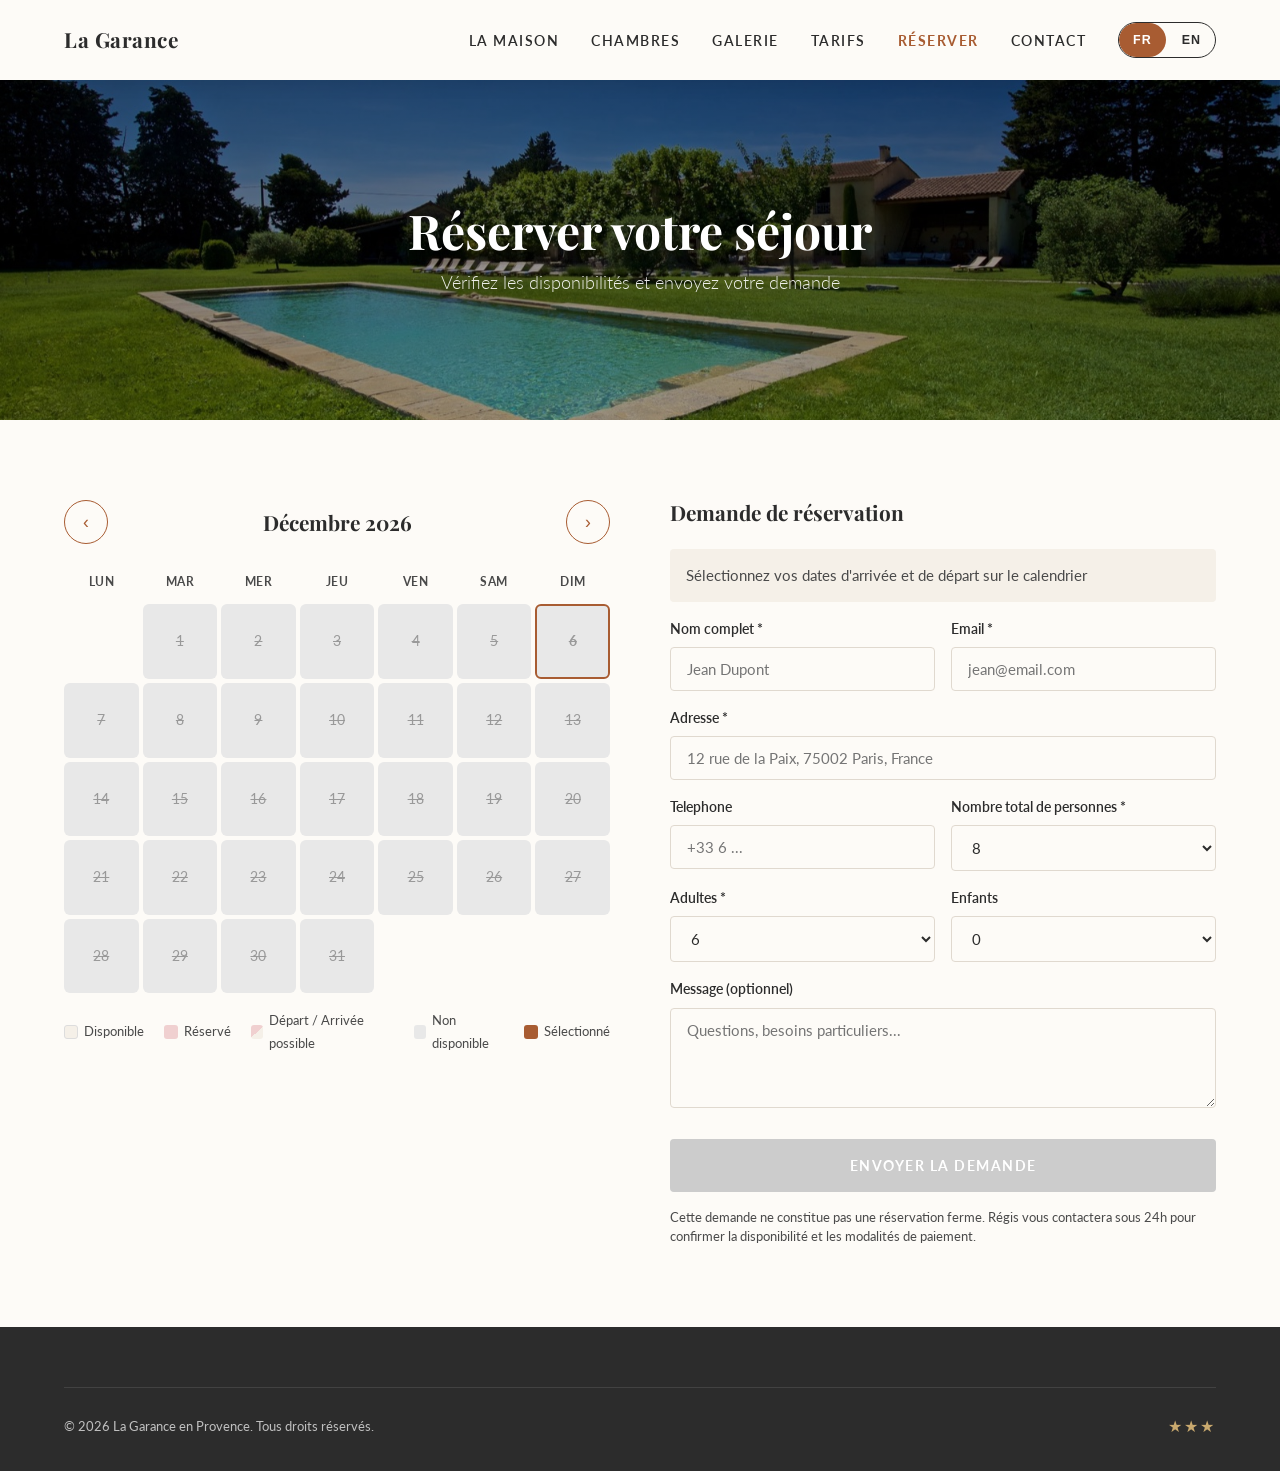
==== commit a7c09b7f: "Correctifs audit (accessibilite, responsive, perf) + rez-de-jardin - Chambres La Calade et Les Pierr" ====
--- a/booking.html
+++ b/booking.html
@@ -25,6 +25,8 @@
   <link rel="stylesheet" href="styles.css">
   <style>
     /* ---- Booking page overrides ---- */
+    .site-header .lang-btn { color: var(--charcoal); }
+    .site-header .lang-btn.active { color: #fff; }
     .booking-hero {
       background: linear-gradient(to bottom, rgba(0,0,0,0.45), rgba(0,0,0,0.25)),
                   url('images/piscine-1.jpg') center/cover no-repeat;
@@ -54,7 +56,7 @@
       justify-content: space-between;
       margin-bottom: 20px;
     }
-    .cal-header h3 {
+    .cal-header h2 {
       font-family: var(--font-serif);
       font-size: 1.3rem;
       min-width: 200px;
@@ -64,8 +66,8 @@
       background: none;
       border: 1.5px solid var(--terracotta);
       color: var(--terracotta);
-      width: 36px;
-      height: 36px;
+      width: 44px;
+      height: 44px;
       border-radius: 50%;
       cursor: pointer;
       font-size: 1.1rem;
@@ -104,6 +106,8 @@
     .cal-day:hover:not(.booked):not(.unavailable):not(.empty):not(.past) {
       background: var(--cream);
     }
+    .cal-day.selected:hover { background: var(--terracotta-dk); color: #fff; }
+    .cal-day.in-range:hover { background: var(--terracotta-lt); color: var(--charcoal); }
     .cal-day.empty { cursor: default; }
     .cal-day.past { color: #ccc; cursor: default; }
     .cal-day.booked {
@@ -131,7 +135,7 @@
     }
     .cal-day.in-range {
       background: var(--terracotta-lt);
-      color: #fff;
+      color: var(--charcoal);
     }
     .cal-day.today {
       border: 2px solid var(--terracotta);
@@ -165,7 +169,7 @@
       padding: 24px;
       margin-top: 24px;
     }
-    .price-summary h4 {
+    .price-summary h3 {
       font-family: var(--font-serif);
       margin-bottom: 16px;
       font-size: 1.1rem;
@@ -188,7 +192,7 @@
 
     /* Booking form */
     .booking-form-section { margin-top: 0; }
-    .booking-form-section h3 {
+    .booking-form-section h2 {
       font-family: var(--font-serif);
       font-size: 1.3rem;
       margin-bottom: 24px;
@@ -272,7 +276,7 @@
       text-align: center;
       display: none;
     }
-    .booking-success h3 { color: #2e7d32; margin-bottom: 8px; }
+    .booking-success h2 { color: #2e7d32; margin-bottom: 8px; }
     .booking-success p { color: #4a4a4a; }
     .booking-success .booking-ref { font-size: 1.3rem; font-weight: 700; color: var(--terracotta); margin: 12px 0; }
 
@@ -305,8 +309,8 @@
         <li><a href="/#contact" style="color:var(--charcoal)" data-i18n="nav_contact">Contact</a></li>
         <li>
           <div class="lang-toggle" style="border-color:var(--charcoal)">
-            <button class="lang-btn active" data-lang="fr" style="color:var(--charcoal)">FR</button>
-            <button class="lang-btn" data-lang="en" style="color:var(--charcoal)">EN</button>
+            <button class="lang-btn active" data-lang="fr">FR</button>
+            <button class="lang-btn" data-lang="en">EN</button>
           </div>
         </li>
       </ul>
@@ -336,7 +340,7 @@
           <div id="calendar-widget">
             <div class="cal-header">
               <button class="cal-nav" id="cal-prev">&#8249;</button>
-              <h3 id="cal-title"></h3>
+              <h2 id="cal-title"></h2>
               <button class="cal-nav" id="cal-next">&#8250;</button>
             </div>
             <div class="cal-grid" id="cal-grid"></div>
@@ -350,14 +354,14 @@
           </div>
 
           <div class="price-summary" id="price-summary" style="display:none">
-            <h4 data-i18n="bk_estimate">Estimation tarifaire</h4>
+            <h3 data-i18n="bk_estimate">Estimation tarifaire</h3>
             <div class="price-line">
               <span data-i18n="bk_accom">Hébergement</span>
               <span id="price-accom">—</span>
             </div>
             <div class="price-line">
               <span data-i18n="bk_cleaning">Ménage</span>
-              <span id="price-cleaning">250 €</span>
+              <span id="price-cleaning">300 €</span>
             </div>
             <div class="price-line">
               <span data-i18n="bk_taxe">Taxe de séjour</span>
@@ -372,7 +376,7 @@
 
         <!-- RIGHT: Form -->
         <div class="booking-form-section">
-          <h3 data-i18n="bk_form_title">Demande de réservation</h3>
+          <h2 data-i18n="bk_form_title">Demande de réservation</h2>
 
           <div class="date-display" id="date-display">
             <span data-i18n="bk_select_dates">Sélectionnez vos dates d'arrivée et de départ sur le calendrier</span>
@@ -448,7 +452,7 @@
           </form>
 
           <div class="booking-success" id="booking-success">
-            <h3 data-i18n="bk_success_title">Demande envoyée !</h3>
+            <h2 data-i18n="bk_success_title">Demande envoyée !</h2>
             <p data-i18n="bk_success_p1">Votre demande a bien été enregistrée.</p>
             <div class="booking-ref" id="booking-ref"></div>
             <p data-i18n="bk_success_p2">Régis vous contactera sous 24h pour confirmer votre réservation.</p>
@@ -488,13 +492,14 @@
     const UNAVAILABLE_RANGES = [
       { from: '2026-01-01', to: '2026-06-27' },  // Hors saison
       { from: '2026-09-05', to: '2026-12-31' },  // Hors saison
+      { from: '2027-09-25', to: '2027-12-31' },  // Non disponible
     ];
 
     // Weekly rates by month
     const WEEKLY_RATES = {
-      1: 6500, 2: 6500, 3: 6500, 4: 6500, 5: 6500,
-      6: 7150, 7: 7650, 8: 7650, 9: 7150,
-      10: 6500, 11: 6500, 12: 6500,
+      1: 6800, 2: 6800, 3: 6800, 4: 6800, 5: 6800,
+      6: 7500, 7: 8000, 8: 8000, 9: 7500,
+      10: 6800, 11: 6800, 12: 6800,
     };
 
     // Contact email for form submissions
@@ -621,7 +626,7 @@
       // Build booked & unavailable dates from static ranges
       bookedDates = new Set();
       unavailableDates = new Set();
-      weeklyRate = WEEKLY_RATES[currentMonth] || 6500;
+      weeklyRate = WEEKLY_RATES[currentMonth] || 6800;
       const daysInMonth = new Date(currentYear, currentMonth, 0).getDate();
       const monthStart = `${currentYear}-${String(currentMonth).padStart(2,'0')}-01`;
       const monthEnd = `${currentYear}-${String(currentMonth).padStart(2,'0')}-${String(daysInMonth).padStart(2,'0')}`;
@@ -638,6 +643,12 @@
       }
       fillDates(BOOKED_RANGES, bookedDates);
       fillDates(UNAVAILABLE_RANGES, unavailableDates);
+      // Property is not rented from January to May (inclusive), every year
+      if (currentMonth <= 5) {
+        for (let d = 1; d <= daysInMonth; d++) {
+          unavailableDates.add(`${currentYear}-${String(currentMonth).padStart(2,'0')}-${String(d).padStart(2,'0')}`);
+        }
+      }
       // Remove checkout days from booked — they are available for check-in
       CHECKOUT_DATES.forEach(d => bookedDates.delete(d));
 
@@ -739,7 +750,7 @@
         // Price calc
         const weeks = nights / 7;
         const accom = weeklyRate * weeks;
-        const cleaning = 250 * weeks;
+        const cleaning = 300 * weeks;
         const adults = parseInt(document.querySelector('[name="num_adults"]').value) || 6;
         const taxe = adults * nights * 1.86;
         const total = accom + cleaning + taxe;
@@ -804,7 +815,7 @@
         const nights = Math.round((coDate - ciDate) / 86400000);
         const weeks = nights / 7;
         const accom = weeklyRate * weeks;
-        const cleaning = 250 * weeks;
+        const cleaning = 300 * weeks;
         const taxe = parseInt(adults) * nights * 1.86;
         const total = accom + cleaning + taxe;
 
--- a/styles.css
+++ b/styles.css
@@ -5,8 +5,8 @@
 
 /* --- CSS Custom Properties --- */
 :root {
-  --terracotta:    #C2703E;
-  --terracotta-dk: #A85C32;
+  --terracotta:    #A85C32;
+  --terracotta-dk: #8C4A27;
   --terracotta-lt: #D4956A;
   --olive:         #6B7C5E;
   --olive-dk:      #556349;
@@ -118,6 +118,7 @@
 }
 
 .nav-logo {
+  white-space: nowrap;
   font-family: var(--font-serif);
   font-size: 1.3rem;
   font-weight: 700;
@@ -188,7 +189,7 @@
 .lang-btn {
   background: none;
   border: none;
-  padding: 5px 12px;
+  padding: 10px 14px;
   font-size: 0.78rem;
   font-weight: 700;
   letter-spacing: 1px;
@@ -204,6 +205,8 @@
   color: #fff;
   border-radius: 18px;
 }
+
+.site-header.scrolled .lang-btn.active { color: #fff; }
 
 /* Hamburger */
 .nav-hamburger {
@@ -333,7 +336,7 @@
   margin-left: -2px;
   background: #fff;
   border-radius: 2px;
-  animation: scrollBounce 2s infinite;
+  animation: scrollCue 2s 3;
 }
 
 @keyframes fadeUp {
@@ -346,7 +349,7 @@
   to   { opacity: 1; }
 }
 
-@keyframes scrollBounce {
+@keyframes scrollCue {
   0%, 100% { transform: translateY(0); opacity: 1; }
   50%      { transform: translateY(12px); opacity: 0.3; }
 }
@@ -466,7 +469,65 @@
   transition: transform 0.6s ease;
 }
 
-.room-card:hover .room-card-img img { transform: scale(1.06); }
+.room-card:hover .room-card-img:not(.room-carousel) img { transform: scale(1.06); }
+
+.room-card-img { position: relative; }
+
+.room-carousel-track {
+  display: flex;
+  height: 100%;
+  overflow-x: auto;
+  scroll-snap-type: x mandatory;
+  scroll-behavior: smooth;
+  scrollbar-width: none;
+  -webkit-overflow-scrolling: touch;
+}
+.room-carousel-track::-webkit-scrollbar { display: none; }
+
+.room-carousel-track img {
+  flex: 0 0 100%;
+  scroll-snap-align: start;
+}
+
+.room-carousel-btn {
+  position: absolute;
+  top: 50%;
+  transform: translateY(-50%);
+  width: 44px;
+  height: 44px;
+  border: 0;
+  border-radius: 50%;
+  background: rgba(253, 251, 247, 0.85);
+  color: var(--charcoal);
+  font-size: 1.4rem;
+  line-height: 1;
+  cursor: pointer;
+  opacity: 0;
+  transition: opacity var(--transition), background var(--transition);
+}
+.room-carousel-btn.prev { left: 10px; }
+.room-carousel-btn.next { right: 10px; }
+.room-card:hover .room-carousel-btn,
+.room-carousel-btn:focus-visible { opacity: 1; }
+.room-carousel-btn:hover { background: var(--warm-white); }
+.room-carousel-btn[disabled] { display: none; }
+
+.room-carousel-count {
+  position: absolute;
+  right: 10px;
+  bottom: 10px;
+  padding: 2px 10px;
+  border-radius: 12px;
+  background: rgba(44, 44, 44, 0.6);
+  color: #fff;
+  font-size: 0.75rem;
+  letter-spacing: 0.5px;
+  pointer-events: none;
+}
+
+@media (hover: none) {
+  .room-carousel-btn { opacity: 1; }
+}
 
 
 .room-card-body {
@@ -492,7 +553,7 @@
   display: inline-block;
   padding: 4px 12px;
   background: var(--cream);
-  color: var(--olive);
+  color: var(--olive-dk);
   font-size: 0.78rem;
   font-weight: 600;
   letter-spacing: 0.5px;
@@ -551,7 +612,7 @@
   transition: stroke var(--transition);
 }
 
-.amenity-item h4 {
+.amenity-item h3 {
   font-family: var(--font-sans);
   font-size: 0.95rem;
   font-weight: 700;
@@ -764,6 +825,8 @@
   font-size: 0.92rem;
 }
 
+.pricing-note + .pricing-note { margin-top: 8px; }
+
 .pricing-note strong { color: var(--charcoal); }
 
 /* --- LOCATION --- */
@@ -823,7 +886,7 @@
 .distance-value {
   margin-left: auto;
   font-weight: 600;
-  color: var(--terracotta);
+  color: var(--terracotta-dk);
   white-space: nowrap;
 }
 
@@ -911,8 +974,9 @@
 }
 
 .btn-submit:hover {
-  background: transparent;
-  color: var(--terracotta);
+  background: var(--terracotta-dk);
+  border-color: var(--terracotta-dk);
+  color: #fff;
 }
 
 /* --- FOOTER --- */
@@ -986,15 +1050,6 @@
 
 /* --- RESPONSIVE --- */
 @media (max-width: 1024px) {
-  .amenities-grid { grid-template-columns: repeat(2, 1fr); }
-  .pricing-grid { grid-template-columns: repeat(2, 1fr); }
-  .gallery-grid { grid-template-columns: repeat(3, 1fr); grid-auto-rows: 220px; }
-  .gallery-item.wide { grid-column: span 1; }
-}
-
-@media (max-width: 768px) {
-  :root { --section-pad: 64px; --header-h: 64px; }
-
   .nav-links { display: none; }
   .nav-hamburger { display: flex; }
 
@@ -1023,6 +1078,15 @@
   .nav-links.mobile-open .lang-btn { color: var(--charcoal); }
   .nav-links.mobile-open .lang-btn.active { color: #fff; }
 
+  .amenities-grid { grid-template-columns: repeat(2, 1fr); }
+  .pricing-grid { grid-template-columns: repeat(2, 1fr); }
+  .gallery-grid { grid-template-columns: repeat(3, 1fr); grid-auto-rows: 220px; }
+  .gallery-item.wide { grid-column: span 1; }
+}
+
+@media (max-width: 768px) {
+  :root { --section-pad: 64px; --header-h: 64px; }
+
   .about-grid,
   .contact-grid,
   .location-grid { grid-template-columns: 1fr; gap: 40px; }
@@ -1049,7 +1113,7 @@
   .footer-grid { grid-template-columns: 1fr; gap: 32px; }
   .footer-bottom { flex-direction: column; gap: 8px; text-align: center; }
 
-  .lightbox-nav { width: 40px; height: 40px; }
+  .lightbox-nav { width: 44px; height: 44px; }
   .lightbox-prev { left: 12px; }
   .lightbox-next { right: 12px; }
 }
@@ -1059,3 +1123,36 @@
   .about-features { grid-template-columns: 1fr; }
   .gallery-grid { grid-template-columns: 1fr; grid-auto-rows: 260px; }
 }
+
+/* --- Reduced motion: keep state changes, drop movement --- */
+@media (prefers-reduced-motion: reduce) {
+  html { scroll-behavior: auto; }
+
+  .reveal,
+  .reveal.visible {
+    opacity: 1;
+    transform: none;
+    transition: none;
+  }
+
+  .hero-bg,
+  .gallery-item img,
+  .room-card-img img,
+  .room-card {
+    transition: none;
+    transform: none;
+  }
+
+  .room-card:hover,
+  .gallery-item:hover img,
+  .room-card:hover .room-card-img img { transform: none; }
+
+  .room-carousel-track { scroll-behavior: auto; }
+
+  .scroll-indicator,
+  .scroll-indicator span::after,
+  .hero-content > * {
+    animation: none;
+    opacity: 1;
+  }
+}
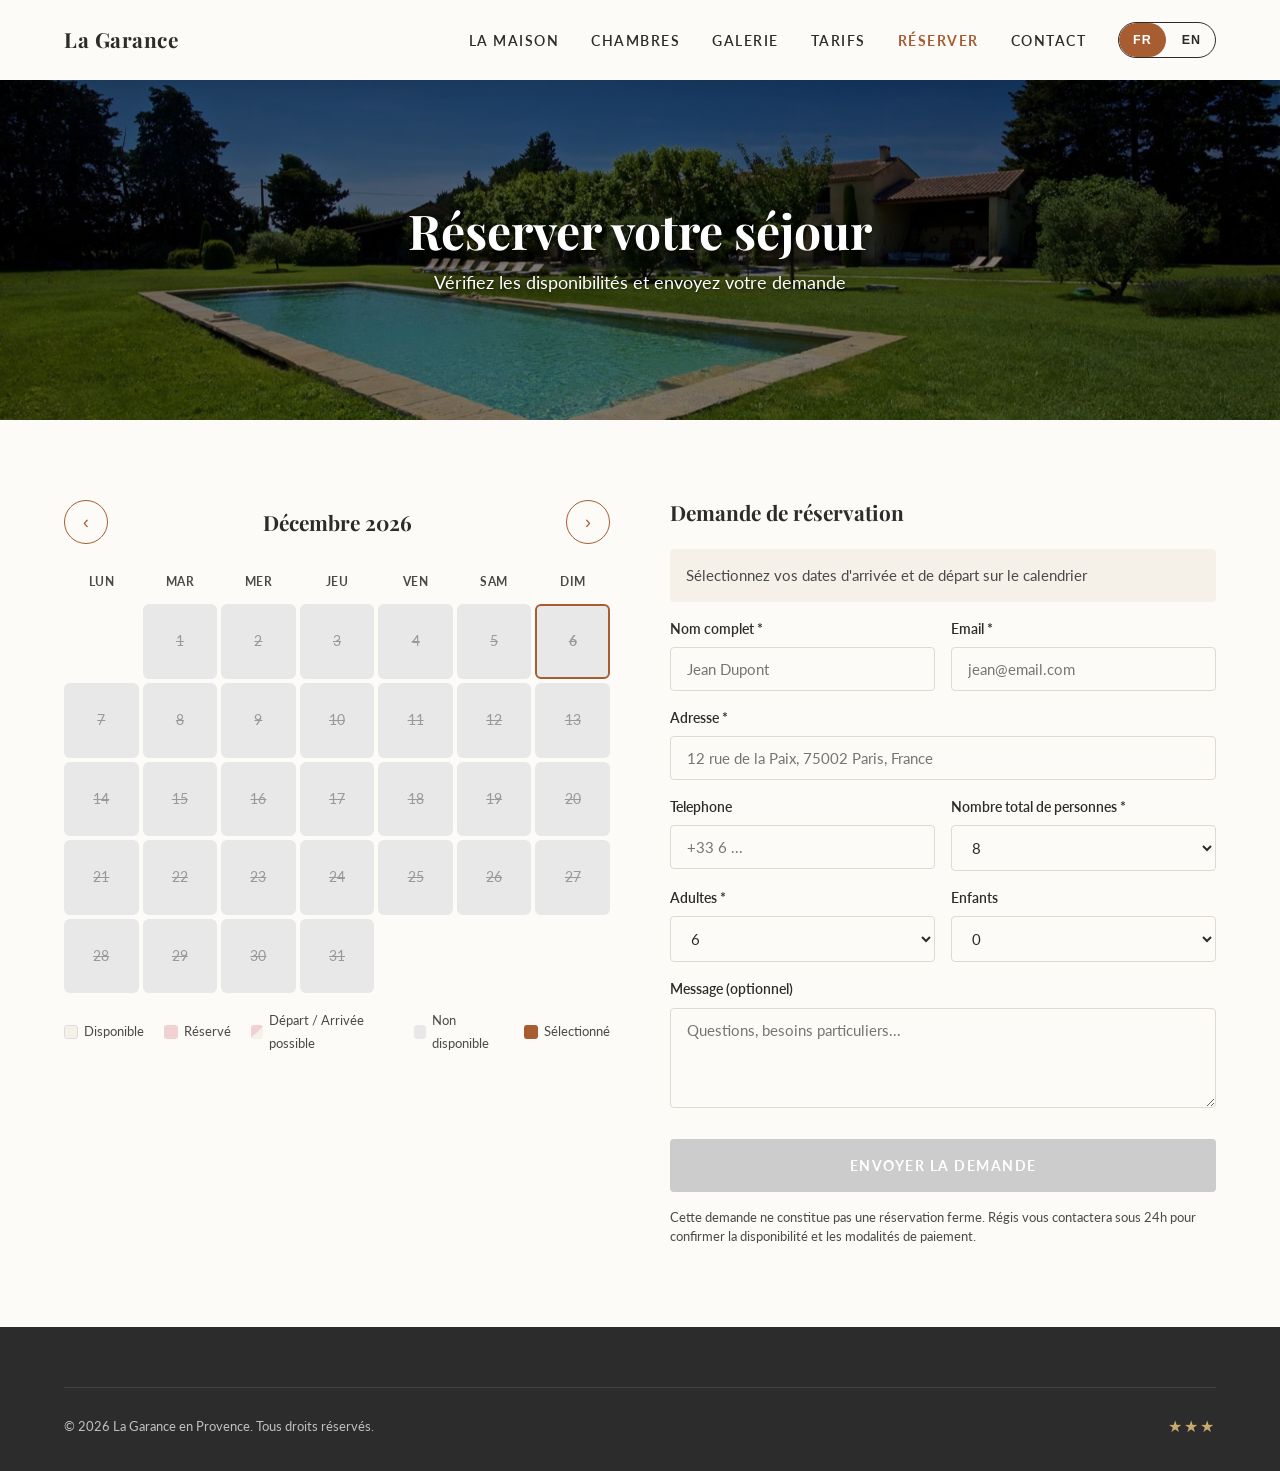
==== commit d2c52566: "Hero plus lisible + Les Pierres : acces independant - Hero : voile plus marque derriere le texte, om" ====
--- a/booking.html
+++ b/booking.html
@@ -28,7 +28,7 @@
     .site-header .lang-btn { color: var(--charcoal); }
     .site-header .lang-btn.active { color: #fff; }
     .booking-hero {
-      background: linear-gradient(to bottom, rgba(0,0,0,0.45), rgba(0,0,0,0.25)),
+      background: linear-gradient(to bottom, rgba(0,0,0,0.50), rgba(0,0,0,0.40)),
                   url('images/piscine-1.jpg') center/cover no-repeat;
       height: 340px;
       display: flex;
@@ -39,7 +39,8 @@
       margin-top: var(--header-h);
     }
     .booking-hero h1 { font-size: clamp(2rem, 4vw, 3rem); margin-bottom: 8px; }
-    .booking-hero p { font-size: 1.1rem; font-weight: 300; opacity: 0.9; }
+    .booking-hero h1, .booking-hero p { text-shadow: 0 1px 3px rgba(0,0,0,0.45), 0 2px 14px rgba(0,0,0,0.35); }
+    .booking-hero p { font-size: 1.1rem; font-weight: 400; }
 
     .booking-section { padding: 80px 0; }
     .booking-grid {
--- a/styles.css
+++ b/styles.css
@@ -244,7 +244,8 @@
   position: absolute;
   inset: 0;
   background:
-    linear-gradient(to bottom, rgba(0,0,0,0.25) 0%, rgba(0,0,0,0.10) 40%, rgba(0,0,0,0.40) 100%),
+    radial-gradient(ellipse 70% 45% at 50% 50%, rgba(0,0,0,0.38) 0%, rgba(0,0,0,0) 100%),
+    linear-gradient(to bottom, rgba(0,0,0,0.30) 0%, rgba(0,0,0,0.22) 45%, rgba(0,0,0,0.50) 100%),
     url('images/piscine-1.jpg') center/cover no-repeat;
   transform: scale(1.05);
   transition: transform 12s ease-out;
@@ -257,6 +258,7 @@
   z-index: 2;
   color: #fff;
   padding: 0 24px;
+  text-shadow: 0 1px 3px rgba(0,0,0,0.45), 0 2px 18px rgba(0,0,0,0.35);
 }
 
 .hero-tag {
@@ -278,8 +280,8 @@
 }
 
 .hero-sub {
-  font-size: 1.2rem;
-  font-weight: 300;
+  font-size: 1.25rem;
+  font-weight: 400;
   max-width: 560px;
   margin: 0 auto 40px;
   opacity: 0;
